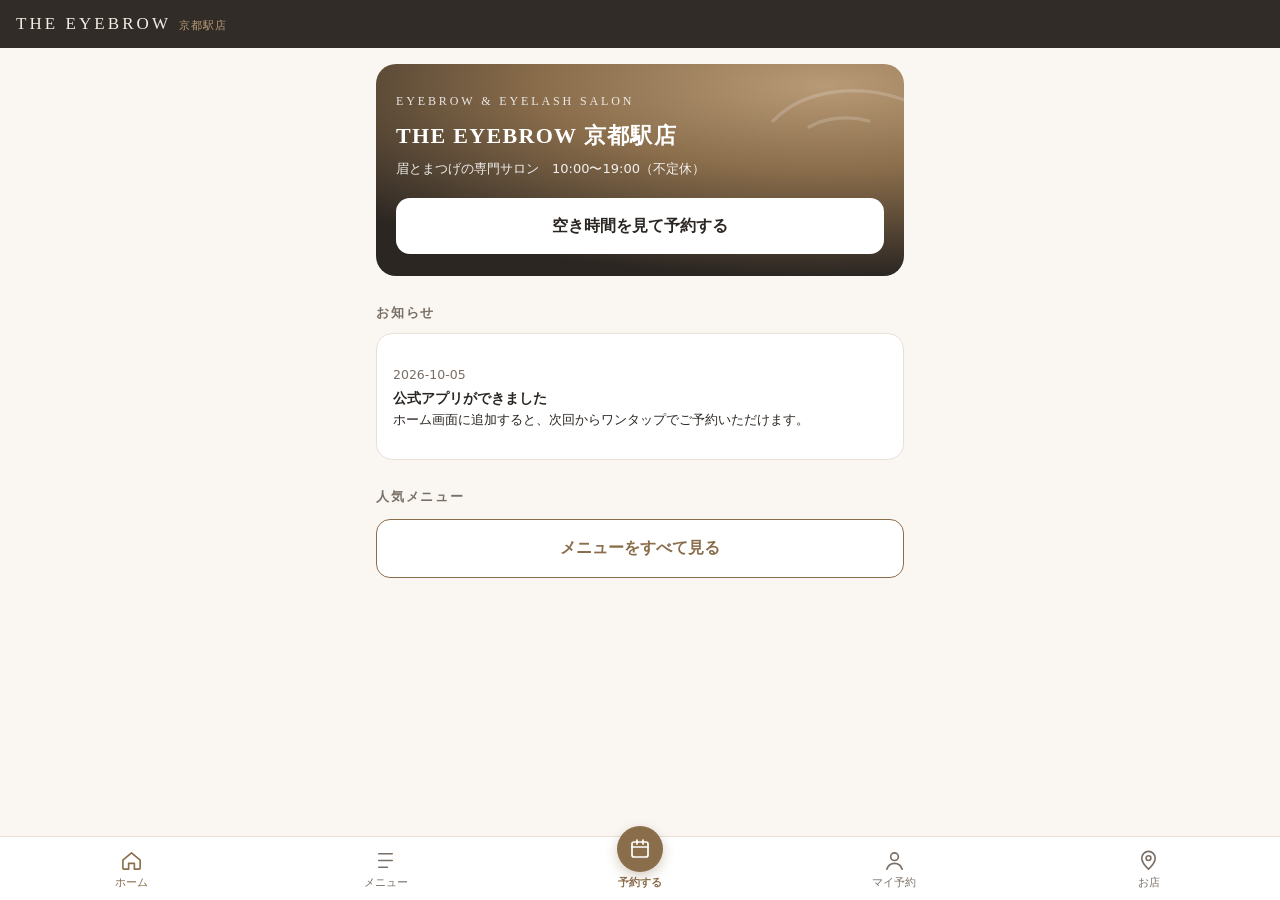
==== index.html @ e1e0a8d9 "Add files via upload" ====
<!DOCTYPE html>
<html lang="ja">
<head>
<meta charset="utf-8">
<meta name="viewport" content="width=device-width, initial-scale=1, viewport-fit=cover">
<title>THE EYEBROW 京都駅店</title>
<meta name="description" content="THE EYEBROW 京都駅店 公式アプリ。24時間ご予約いただけます。">
<meta name="theme-color" content="#2b2622">
<link rel="manifest" href="manifest.webmanifest">
<link rel="icon" href="icon-192.png">
<link rel="apple-touch-icon" href="apple-touch-icon.png">
<meta name="apple-mobile-web-app-capable" content="yes">
<meta name="mobile-web-app-capable" content="yes">
<meta name="apple-mobile-web-app-status-bar-style" content="black-translucent">
<meta name="apple-mobile-web-app-title" content="THE EYEBROW">
<link rel="stylesheet" href="style.css">
</head>
<body>
<div id="app">
  <header class="top">
    <div class="brand" data-go="home">
      <span class="logo">THE EYEBROW</span>
      <span class="shop" id="shopName">京都駅店</span>
    </div>
    <span class="net" id="net" hidden>オフライン</span>
  </header>

  <main id="view"></main>

  <nav class="tabs" id="tabs">
    <button data-go="home" class="on"><svg viewBox="0 0 24 24"><path d="M3 11.5 12 4l9 7.5V20a1 1 0 0 1-1 1h-5v-6H9v6H4a1 1 0 0 1-1-1z"/></svg><span>ホーム</span></button>
    <button data-go="menu"><svg viewBox="0 0 24 24"><path d="M5 5h14M5 12h14M5 19h9"/></svg><span>メニュー</span></button>
    <button data-go="book" class="primary"><svg viewBox="0 0 24 24"><rect x="4" y="5" width="16" height="15" rx="2"/><path d="M4 10h16M9 3v4M15 3v4"/></svg><span>予約する</span></button>
    <button data-go="mine"><svg viewBox="0 0 24 24"><circle cx="12" cy="8" r="4"/><path d="M4 21c1.5-4 4.5-6 8-6s6.5 2 8 6"/></svg><span>マイ予約</span></button>
    <button data-go="shop"><svg viewBox="0 0 24 24"><path d="M12 21s-7-6.2-7-11.5A7 7 0 0 1 19 9.5C19 14.8 12 21 12 21z"/><circle cx="12" cy="9.5" r="2.5"/></svg><span>お店</span></button>
  </nav>

  <div class="sheet" id="sheet" hidden>
    <div class="sheet-bg" data-close></div>
    <div class="sheet-body" id="sheetBody"></div>
  </div>
  <div class="toast" id="toast" hidden></div>
</div>
<script src="config.js"></script>
<script src="app.js"></script>
</body>
</html>
---- style.css ----
:root{
  --bg:#faf7f2; --card:#fff; --ink:#2b2622; --muted:#7a6f66; --line:#e8e0d6;
  --accent:#8a6d4b; --accent-2:#b89a76; --soft:#f3ede4; --ok:#3b7d4f; --ng:#b3433a;
  --dark:#2b2622; --tabh:64px;
  --safe-b:env(safe-area-inset-bottom, 0px); --safe-t:env(safe-area-inset-top, 0px);
}
*{box-sizing:border-box;-webkit-tap-highlight-color:transparent}
html,body{margin:0;background:var(--bg);color:var(--ink)}
body{font-family:"Hiragino Sans","Hiragino Kaku Gothic ProN","Noto Sans JP",system-ui,sans-serif;line-height:1.65;font-size:15px;overscroll-behavior-y:none}
button{font:inherit;color:inherit}
a{color:var(--accent)}
[hidden]{display:none!important}

/* ヘッダー */
.top{position:sticky;top:0;z-index:10;display:flex;align-items:center;justify-content:space-between;
  padding:calc(10px + var(--safe-t)) 16px 10px;background:rgba(43,38,34,.97);color:#f3ede4;backdrop-filter:blur(8px)}
.brand{display:flex;align-items:baseline;gap:8px;cursor:pointer}
.logo{font-family:"Times New Roman","Hiragino Mincho ProN","Yu Mincho",serif;letter-spacing:.18em;font-size:17px}
.shop{font-size:11px;color:var(--accent-2);letter-spacing:.1em}
.net{font-size:11px;background:var(--ng);color:#fff;border-radius:99px;padding:2px 10px}

main{max-width:560px;margin:0 auto;padding:16px 16px calc(var(--tabh) + 28px + var(--safe-b))}

/* タブバー */
.tabs{position:fixed;left:0;right:0;bottom:0;z-index:20;display:flex;justify-content:space-around;align-items:flex-end;
  height:calc(var(--tabh) + var(--safe-b));padding:0 4px var(--safe-b);background:#fff;border-top:1px solid var(--line)}
.tabs button{flex:1;display:flex;flex-direction:column;align-items:center;gap:2px;border:0;background:none;padding:8px 0 9px;color:var(--muted);font-size:10.5px;cursor:pointer}
.tabs svg{width:23px;height:23px;fill:none;stroke:currentColor;stroke-width:1.7;stroke-linecap:round;stroke-linejoin:round}
.tabs button.on{color:var(--accent)}
.tabs button.primary svg{width:46px;height:46px;padding:11px;border-radius:50%;background:var(--accent);color:#fff;margin-top:-20px;box-shadow:0 4px 12px rgba(138,109,75,.35)}
.tabs button.primary{color:var(--accent);font-weight:600}

/* 共通部品 */
h1.ttl{font-size:19px;margin:4px 0 14px;letter-spacing:.04em}
h2.sec{font-size:13px;letter-spacing:.14em;color:var(--muted);margin:26px 0 10px;font-weight:600}
.card{background:var(--card);border:1px solid var(--line);border-radius:16px;padding:16px}
.card + .card{margin-top:10px}
.muted{color:var(--muted)}
.small{font-size:12.5px}
.btn{display:block;width:100%;border:0;border-radius:14px;padding:15px;font-size:16px;font-weight:600;background:var(--accent);color:#fff;cursor:pointer;text-align:center;text-decoration:none}
.btn:disabled{opacity:.4;cursor:default}
.btn.ghost{background:#fff;color:var(--accent);border:1.5px solid var(--accent)}
.btn.danger{background:#fff;color:var(--ng);border:1.5px solid #e4c3bf}
.btn + .btn{margin-top:10px}
.chip{display:inline-block;font-size:11px;padding:2px 9px;border-radius:99px;background:var(--soft);color:var(--accent);font-weight:600}
.chip.new{background:#2b2622;color:#f3ede4}
.row{display:flex;justify-content:space-between;align-items:center;gap:10px}
.price{font-weight:700;white-space:nowrap}
.price s{color:var(--muted);font-weight:400;font-size:12px;margin-right:4px}
.empty{text-align:center;color:var(--muted);padding:28px 8px;font-size:14px}

/* ホーム */
.hero{position:relative;border-radius:20px;overflow:hidden;color:#fff;padding:28px 20px 22px;
  background:radial-gradient(120% 90% at 85% 10%, #b89a76 0%, #8a6d4b 45%, #2b2622 100%)}
.hero .en{font-family:"Times New Roman",serif;letter-spacing:.24em;font-size:12px;opacity:.85}
.hero h1{margin:6px 0 4px;font-size:22px;letter-spacing:.06em;font-family:"Hiragino Mincho ProN","Yu Mincho",serif;font-weight:600}
.hero p{margin:0 0 18px;font-size:13px;opacity:.9}
.hero .btn{background:#fff;color:var(--dark)}
.hero svg.brow{position:absolute;right:-10px;top:12px;width:150px;opacity:.18;fill:none;stroke:#fff;stroke-width:2.2;stroke-linecap:round}
.next{display:flex;gap:14px;align-items:center}
.next .d{min-width:62px;text-align:center;border-radius:12px;background:var(--soft);padding:8px 4px;line-height:1.2}
.next .d b{display:block;font-size:22px}
.next .d span{font-size:11px;color:var(--muted)}
.install{display:flex;gap:12px;align-items:center;background:#fff;border:1px dashed var(--accent-2);border-radius:14px;padding:12px 14px;margin-top:12px;font-size:13px}
.install .btn{white-space:nowrap;flex:none}
.install .x{margin-left:auto;border:0;background:none;color:var(--muted);font-size:18px;cursor:pointer;padding:0 4px}
.coupons{display:flex;gap:10px;overflow-x:auto;scroll-snap-type:x mandatory;padding-bottom:6px;margin:0 -16px;padding-left:16px;padding-right:16px}
.coupon{flex:0 0 78%;scroll-snap-align:start;background:#fff;border:1px solid var(--line);border-radius:16px;padding:14px;position:relative;cursor:pointer}
.coupon:before,.coupon:after{content:"";position:absolute;top:50%;width:14px;height:14px;border-radius:50%;background:var(--bg);border:1px solid var(--line);transform:translateY(-50%)}
.coupon:before{left:-8px}.coupon:after{right:-8px}
.coupon .t{font-weight:600;font-size:14px;margin:6px 0 8px;line-height:1.45}
.news .item{padding:12px 0;border-bottom:1px solid var(--line)}
.news .item:last-child{border-bottom:0}
.news .item b{display:block;font-size:14px}

/* メニュー */
.cats{display:flex;gap:6px;overflow-x:auto;margin:0 -16px 12px;padding:0 16px 4px}
.cats button{flex:none;border:1px solid var(--line);background:#fff;border-radius:99px;padding:6px 14px;font-size:13px;cursor:pointer}
.cats button.on{background:var(--dark);color:#fff;border-color:var(--dark)}
.mcard{display:flex;gap:12px;align-items:stretch;cursor:pointer}
.mcard .ph{flex:0 0 84px;height:84px;border-radius:12px;background:linear-gradient(135deg,#efe6da,#d9c7b0);background-size:cover;background-position:center;display:flex;align-items:center;justify-content:center}
.mcard .ph svg{width:40px;opacity:.5;fill:none;stroke:#8a6d4b;stroke-width:2;stroke-linecap:round}
.mcard .bd{flex:1;min-width:0}
.mcard .nm{font-weight:600;font-size:14.5px;line-height:1.45}
.mcard .ds{font-size:12.5px;color:var(--muted);margin:4px 0 6px;display:-webkit-box;-webkit-line-clamp:2;-webkit-box-orient:vertical;overflow:hidden}

/* 予約 */
.steps{display:flex;gap:6px;margin:0 0 16px}
.steps span{flex:1;height:4px;border-radius:2px;background:var(--line)}
.steps span.on{background:var(--accent)}
.pick{border:1.5px solid var(--line);border-radius:14px;padding:12px 14px;background:#fff;cursor:pointer;display:block;width:100%;text-align:left}
.pick + .pick{margin-top:8px}
.pick.sel{border-color:var(--accent);background:var(--soft)}
.days{display:flex;gap:8px;overflow-x:auto;margin:0 -16px;padding:2px 16px 8px;scroll-snap-type:x proximity}
.day{flex:0 0 58px;scroll-snap-align:start;border:1.5px solid var(--line);background:#fff;border-radius:14px;padding:8px 0;text-align:center;cursor:pointer;line-height:1.25}
.day .m{font-size:10px;color:var(--muted)}
.day .n{font-size:20px;font-weight:600;display:block}
.day .w{font-size:11px}
.day.sun .w{color:#c0504d}.day.sat .w{color:#3c6bb5}
.day.off{opacity:.35;cursor:default}
.day.sel{background:var(--dark);border-color:var(--dark);color:#fff}
.day.sel .m,.day.sel .w{color:#fff}
.slots{display:grid;grid-template-columns:repeat(4,1fr);gap:8px;margin-top:12px}
.slots button{border:1.5px solid var(--line);background:#fff;border-radius:10px;padding:11px 0;font-size:14.5px;cursor:pointer}
.slots button:disabled{color:#cfc6bb;background:#f7f4ef;cursor:default}
.slots button.sel{background:var(--accent);border-color:var(--accent);color:#fff}
.field{margin-bottom:14px}
.field label{display:block;font-size:13px;font-weight:600;margin-bottom:5px}
.field label em{font-style:normal;color:var(--ng);font-weight:400;font-size:11px;margin-left:6px}
.field input,.field textarea,.field select{width:100%;border:1.5px solid var(--line);border-radius:10px;padding:12px;font-size:16px;font-family:inherit;background:#fff;color:var(--ink)}
.field input:focus,.field textarea:focus{outline:none;border-color:var(--accent)}
.check{display:flex;gap:8px;align-items:center;font-size:13px;margin:4px 0 14px}
.sum{background:var(--soft);border-radius:14px;padding:12px 14px;font-size:14px}
.sum div{display:flex;justify-content:space-between;gap:12px;padding:4px 0}
.sum div span:first-child{color:var(--muted);white-space:nowrap}
.sum div span:last-child{text-align:right;font-weight:600}
.err{background:#fbeceb;color:var(--ng);border-radius:12px;padding:11px 14px;font-size:13.5px;margin-top:12px}
.okbox{text-align:center;padding:18px 4px}
.okbox .ic{width:64px;height:64px;border-radius:50%;background:#e9f4ec;color:var(--ok);display:flex;align-items:center;justify-content:center;margin:0 auto 10px;font-size:30px}
.back{border:0;background:none;color:var(--muted);font-size:13px;padding:0;margin-bottom:10px;cursor:pointer}

/* マイ予約 */
.bk{display:flex;gap:14px}
.bk .d{min-width:58px;text-align:center;border-right:1px solid var(--line);padding-right:12px;line-height:1.25}
.bk .d b{display:block;font-size:20px}
.bk .d span{font-size:11px;color:var(--muted)}
.bk.past{opacity:.55}
.bk .st{font-size:11px;font-weight:600}
.st.cancelled{color:var(--ng)}

/* お店 */
.kv{display:grid;grid-template-columns:76px 1fr;gap:6px 12px;font-size:14px}
.kv dt{color:var(--muted);font-size:12.5px;padding-top:1px}
.kv dd{margin:0}
.tags{display:flex;flex-wrap:wrap;gap:6px}
.links{display:grid;grid-template-columns:1fr 1fr;gap:8px;margin-top:12px}
.links .btn{margin:0;padding:13px 8px;font-size:14.5px;white-space:nowrap}

/* シート・トースト */
.sheet{position:fixed;inset:0;z-index:50}
.sheet-bg{position:absolute;inset:0;background:rgba(0,0,0,.4)}
.sheet-body{position:absolute;left:0;right:0;bottom:0;max-height:88vh;overflow:auto;background:#fff;border-radius:20px 20px 0 0;padding:20px 18px calc(20px + var(--safe-b));max-width:560px;margin:0 auto;animation:up .22s ease-out}
@keyframes up{from{transform:translateY(40px);opacity:.6}to{transform:none;opacity:1}}
.toast{position:fixed;left:50%;bottom:calc(var(--tabh) + 20px + var(--safe-b));transform:translateX(-50%);background:var(--dark);color:#fff;border-radius:99px;padding:9px 18px;font-size:13px;z-index:60;max-width:90vw}
.spin{width:22px;height:22px;border:2.5px solid var(--line);border-top-color:var(--accent);border-radius:50%;animation:sp 0.8s linear infinite;margin:18px auto}
@keyframes sp{to{transform:rotate(360deg)}}
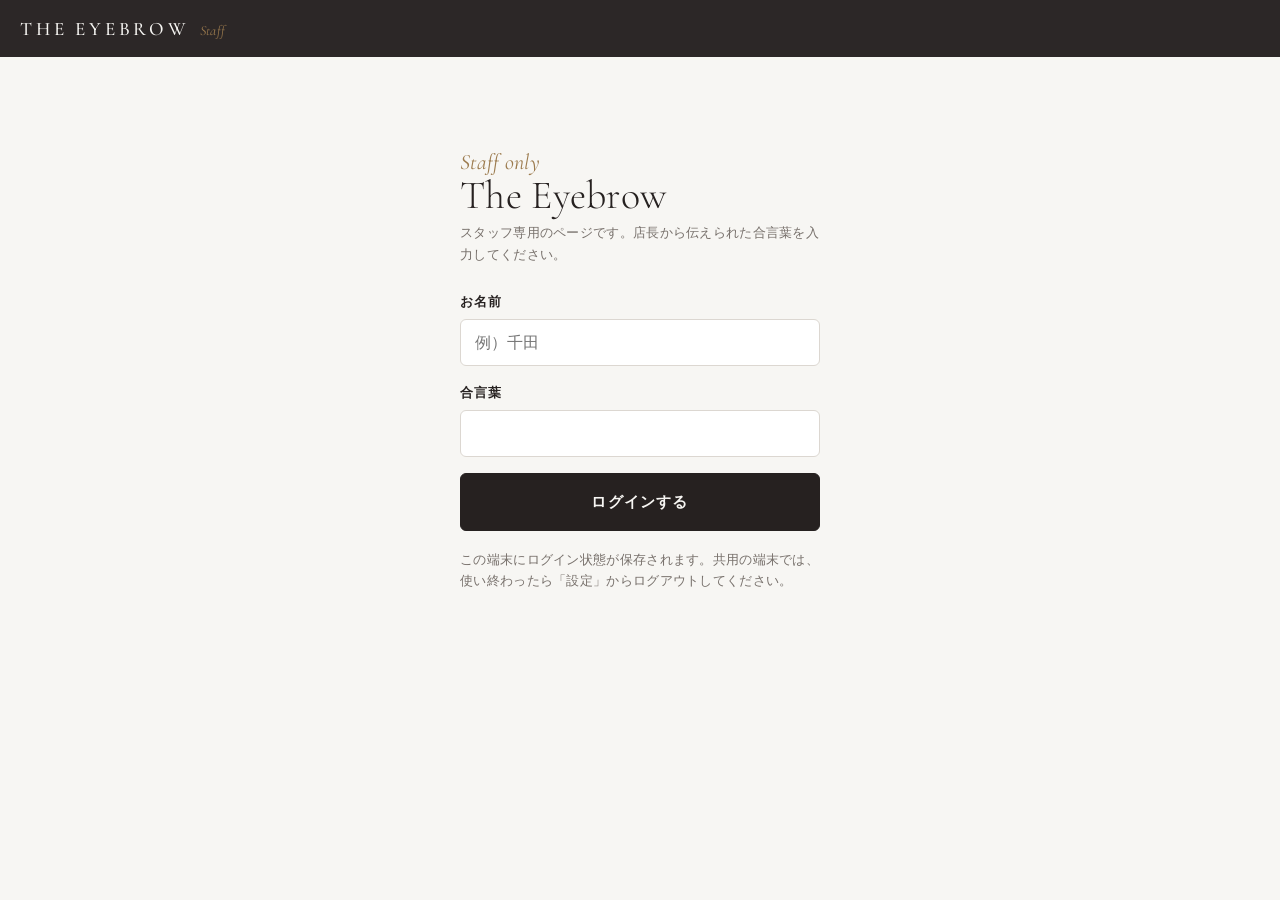
==== commit 00525512: "スタッフ専用アプリ v2.0：社内連絡・備品発注・空き状況・研修動画・お店情報、高級感のあるデザインに刷新 Co-Authored-By: Claude Opus 5.5 <noreply@anthr" ====
--- a/index.html
+++ b/index.html
@@ -3,45 +3,41 @@
 <head>
 <meta charset="utf-8">
 <meta name="viewport" content="width=device-width, initial-scale=1, viewport-fit=cover">
-<title>THE EYEBROW 京都駅店</title>
-<meta name="description" content="THE EYEBROW 京都駅店 公式アプリ。24時間ご予約いただけます。">
-<meta name="theme-color" content="#2b2622">
+<meta name="robots" content="noindex, nofollow">
+<title>THE EYEBROW スタッフ</title>
 <link rel="manifest" href="manifest.webmanifest">
+<meta name="theme-color" content="#262120">
 <link rel="icon" href="icon-192.png">
 <link rel="apple-touch-icon" href="apple-touch-icon.png">
 <meta name="apple-mobile-web-app-capable" content="yes">
-<meta name="mobile-web-app-capable" content="yes">
-<meta name="apple-mobile-web-app-status-bar-style" content="black-translucent">
-<meta name="apple-mobile-web-app-title" content="THE EYEBROW">
+<meta name="apple-mobile-web-app-title" content="EB スタッフ">
 <link rel="stylesheet" href="style.css">
+<link rel="stylesheet" href="staff.css">
 </head>
-<body>
+<body class="staff">
 <div id="app">
   <header class="top">
-    <div class="brand" data-go="home">
+    <button class="brand" data-go="notice" aria-label="社内連絡へ">
       <span class="logo">THE EYEBROW</span>
-      <span class="shop" id="shopName">京都駅店</span>
-    </div>
-    <span class="net" id="net" hidden>オフライン</span>
+      <span class="shop">Staff</span>
+    </button>
+    <span class="who" id="who"></span>
   </header>
 
-  <main id="view"></main>
+  <main id="view"><div class="spin"></div></main>
 
-  <nav class="tabs" id="tabs">
-    <button data-go="home" class="on"><svg viewBox="0 0 24 24"><path d="M3 11.5 12 4l9 7.5V20a1 1 0 0 1-1 1h-5v-6H9v6H4a1 1 0 0 1-1-1z"/></svg><span>ホーム</span></button>
-    <button data-go="menu"><svg viewBox="0 0 24 24"><path d="M5 5h14M5 12h14M5 19h9"/></svg><span>メニュー</span></button>
-    <button data-go="book" class="primary"><svg viewBox="0 0 24 24"><rect x="4" y="5" width="16" height="15" rx="2"/><path d="M4 10h16M9 3v4M15 3v4"/></svg><span>予約する</span></button>
-    <button data-go="mine"><svg viewBox="0 0 24 24"><circle cx="12" cy="8" r="4"/><path d="M4 21c1.5-4 4.5-6 8-6s6.5 2 8 6"/></svg><span>マイ予約</span></button>
-    <button data-go="shop"><svg viewBox="0 0 24 24"><path d="M12 21s-7-6.2-7-11.5A7 7 0 0 1 19 9.5C19 14.8 12 21 12 21z"/><circle cx="12" cy="9.5" r="2.5"/></svg><span>お店</span></button>
+  <nav class="tabs" id="tabs" hidden>
+    <button data-go="notice"><svg viewBox="0 0 24 24"><path d="M4 5h16v11H8l-4 4z"/><path d="M8 9h8M8 12h5"/></svg><span>社内連絡</span><i class="badge" id="bNotice" hidden></i></button>
+    <button data-go="order"><svg viewBox="0 0 24 24"><path d="M3 7l9-4 9 4-9 4z"/><path d="M3 7v10l9 4 9-4V7M12 11v10"/></svg><span>備品発注</span><i class="badge" id="bOrder" hidden></i></button>
+    <button data-go="slots"><svg viewBox="0 0 24 24"><rect x="4" y="5" width="16" height="15" rx="2"/><path d="M4 10h16M9 3v4M15 3v4M8.5 14.5l2 2 4-4"/></svg><span>空き状況</span></button>
+    <button data-go="video"><svg viewBox="0 0 24 24"><rect x="3" y="5" width="18" height="14" rx="2"/><path d="M10 9v6l5-3z"/></svg><span>研修動画</span><i class="badge" id="bVideo" hidden></i></button>
+    <button data-go="shop"><svg viewBox="0 0 24 24"><path d="M4 10l1.5-5h13L20 10M4 10v10h16V10M4 10c0 1.7 1.3 3 3 3s3-1.3 3-3c0 1.7 1.3 3 3 3s3-1.3 3-3c0 1.7 1.3 3 3 3"/><path d="M10 20v-4h4v4"/></svg><span>お店</span></button>
   </nav>
 
-  <div class="sheet" id="sheet" hidden>
-    <div class="sheet-bg" data-close></div>
-    <div class="sheet-body" id="sheetBody"></div>
-  </div>
+  <div class="sheet" id="sheet" hidden><div class="sheet-bg" data-close></div><div class="sheet-body" id="sheetBody"></div></div>
   <div class="toast" id="toast" hidden></div>
 </div>
 <script src="config.js"></script>
-<script src="app.js"></script>
+<script src="staff.js"></script>
 </body>
 </html>
--- a/style.css
+++ b/style.css
@@ -1,146 +1,156 @@
+/* THE EYEBROW — design tokens
+   磁器 porcelain / 墨茶 kurocha / 鈍色 nibi / 煤竹 hairline / 真鍮 brass */
+@font-face{font-family:"Cormorant";font-weight:300;font-display:swap;src:url(cg-300.woff2) format("woff2")}
+@font-face{font-family:"Cormorant";font-weight:500;font-display:swap;src:url(cg-500.woff2) format("woff2")}
+@font-face{font-family:"Cormorant";font-style:italic;font-weight:400;font-display:swap;src:url(cg-400i.woff2) format("woff2")}
 :root{
-  --bg:#faf7f2; --card:#fff; --ink:#2b2622; --muted:#7a6f66; --line:#e8e0d6;
-  --accent:#8a6d4b; --accent-2:#b89a76; --soft:#f3ede4; --ok:#3b7d4f; --ng:#b3433a;
-  --dark:#2b2622; --tabh:64px;
-  --safe-b:env(safe-area-inset-bottom, 0px); --safe-t:env(safe-area-inset-top, 0px);
+  --bg:#f7f6f3; --paper:#ffffff; --ink:#262120; --ink-2:#3d3633; --muted:#77706b; --line:#dcd7d1; --line-2:#ebe7e2;
+  --brass:#9c7b4e; --brass-soft:#efe8dd; --ok:#4c6b52; --ng:#a14638;
+  --latin:"Cormorant","Times New Roman",serif;
+  --mincho:"Hiragino Mincho ProN","Yu Mincho","YuMincho","Noto Serif JP",serif;
+  --sans:"Hiragino Sans","Hiragino Kaku Gothic ProN","Noto Sans JP","Yu Gothic UI",system-ui,sans-serif;
+  --tabh:62px; --safe-b:env(safe-area-inset-bottom,0px); --safe-t:env(safe-area-inset-top,0px);
+  --r:10px; --r-s:6px;
 }
 *{box-sizing:border-box;-webkit-tap-highlight-color:transparent}
 html,body{margin:0;background:var(--bg);color:var(--ink)}
-body{font-family:"Hiragino Sans","Hiragino Kaku Gothic ProN","Noto Sans JP",system-ui,sans-serif;line-height:1.65;font-size:15px;overscroll-behavior-y:none}
-button{font:inherit;color:inherit}
-a{color:var(--accent)}
+body{font-family:var(--sans);font-size:15px;line-height:1.75;letter-spacing:.02em;-webkit-font-smoothing:antialiased;overscroll-behavior-y:none}
+button{font:inherit;color:inherit;cursor:pointer}
+a{color:var(--ink);text-underline-offset:3px;text-decoration-color:var(--brass)}
+:focus-visible{outline:2px solid var(--brass);outline-offset:2px}
 [hidden]{display:none!important}
+.muted{color:var(--muted)} .small{font-size:12.5px;line-height:1.7}
 
 /* ヘッダー */
 .top{position:sticky;top:0;z-index:10;display:flex;align-items:center;justify-content:space-between;
-  padding:calc(10px + var(--safe-t)) 16px 10px;background:rgba(43,38,34,.97);color:#f3ede4;backdrop-filter:blur(8px)}
-.brand{display:flex;align-items:baseline;gap:8px;cursor:pointer}
-.logo{font-family:"Times New Roman","Hiragino Mincho ProN","Yu Mincho",serif;letter-spacing:.18em;font-size:17px}
-.shop{font-size:11px;color:var(--accent-2);letter-spacing:.1em}
+  padding:calc(12px + var(--safe-t)) 20px 12px;background:rgba(247,246,243,.92);backdrop-filter:blur(10px);-webkit-backdrop-filter:blur(10px);border-bottom:1px solid var(--line-2)}
+.brand{display:flex;align-items:baseline;gap:10px;cursor:pointer;border:0;background:none;padding:0}
+.logo{font-family:var(--latin);font-weight:500;font-size:19px;letter-spacing:.2em}
+.shop{font-family:var(--latin);font-style:italic;font-size:14px;color:var(--brass);letter-spacing:.02em}
 .net{font-size:11px;background:var(--ng);color:#fff;border-radius:99px;padding:2px 10px}
 
-main{max-width:560px;margin:0 auto;padding:16px 16px calc(var(--tabh) + 28px + var(--safe-b))}
+main{max-width:560px;margin:0 auto;padding:22px 20px calc(var(--tabh) + 36px + var(--safe-b))}
 
 /* タブバー */
 .tabs{position:fixed;left:0;right:0;bottom:0;z-index:20;display:flex;justify-content:space-around;align-items:flex-end;
-  height:calc(var(--tabh) + var(--safe-b));padding:0 4px var(--safe-b);background:#fff;border-top:1px solid var(--line)}
-.tabs button{flex:1;display:flex;flex-direction:column;align-items:center;gap:2px;border:0;background:none;padding:8px 0 9px;color:var(--muted);font-size:10.5px;cursor:pointer}
-.tabs svg{width:23px;height:23px;fill:none;stroke:currentColor;stroke-width:1.7;stroke-linecap:round;stroke-linejoin:round}
-.tabs button.on{color:var(--accent)}
-.tabs button.primary svg{width:46px;height:46px;padding:11px;border-radius:50%;background:var(--accent);color:#fff;margin-top:-20px;box-shadow:0 4px 12px rgba(138,109,75,.35)}
-.tabs button.primary{color:var(--accent);font-weight:600}
+  height:calc(var(--tabh) + var(--safe-b));padding:0 6px var(--safe-b);background:var(--paper);border-top:1px solid var(--line-2)}
+.tabs button{flex:1;display:flex;flex-direction:column;align-items:center;gap:3px;border:0;background:none;padding:9px 0 10px;color:var(--muted);font-size:10px;letter-spacing:.06em;position:relative}
+.tabs svg{width:22px;height:22px;fill:none;stroke:currentColor;stroke-width:1.3;stroke-linecap:round;stroke-linejoin:round}
+.tabs button.on{color:var(--ink)}
+.tabs button.on:not(.primary)::after{content:"";position:absolute;top:4px;width:4px;height:4px;border-radius:50%;background:var(--brass)}
+.tabs button.primary svg{width:48px;height:48px;padding:13px;border-radius:50%;background:var(--ink);color:var(--bg);margin-top:-22px;box-shadow:0 6px 18px rgba(38,33,32,.22)}
+.tabs button.primary{color:var(--ink)}
 
-/* 共通部品 */
-h1.ttl{font-size:19px;margin:4px 0 14px;letter-spacing:.04em}
-h2.sec{font-size:13px;letter-spacing:.14em;color:var(--muted);margin:26px 0 10px;font-weight:600}
-.card{background:var(--card);border:1px solid var(--line);border-radius:16px;padding:16px}
+/* 見出し */
+h1.ttl{font-family:var(--mincho);font-weight:600;font-size:21px;line-height:1.5;letter-spacing:.06em;margin:6px 0 18px}
+h2.sec{font-family:var(--mincho);font-weight:600;font-size:15px;letter-spacing:.08em;margin:34px 0 14px;display:flex;align-items:center;gap:12px}
+h2.sec::before{content:"";width:18px;height:1px;background:var(--brass)}
+
+/* 部品 */
+.card{background:var(--paper);border:1px solid var(--line-2);border-radius:var(--r);padding:18px}
 .card + .card{margin-top:10px}
-.muted{color:var(--muted)}
-.small{font-size:12.5px}
-.btn{display:block;width:100%;border:0;border-radius:14px;padding:15px;font-size:16px;font-weight:600;background:var(--accent);color:#fff;cursor:pointer;text-align:center;text-decoration:none}
-.btn:disabled{opacity:.4;cursor:default}
-.btn.ghost{background:#fff;color:var(--accent);border:1.5px solid var(--accent)}
-.btn.danger{background:#fff;color:var(--ng);border:1.5px solid #e4c3bf}
+.btn{display:block;width:100%;border:1px solid var(--ink);border-radius:var(--r-s);padding:15px 16px;font-size:15px;font-weight:600;letter-spacing:.08em;background:var(--ink);color:var(--bg);text-align:center;text-decoration:none;transition:opacity .15s}
+.btn:active{opacity:.85}
+.btn:disabled{opacity:.35;cursor:default}
+.btn.ghost{background:transparent;color:var(--ink);border-color:var(--line)}
+.btn.danger{background:transparent;color:var(--ng);border-color:#e3c8c2}
 .btn + .btn{margin-top:10px}
-.chip{display:inline-block;font-size:11px;padding:2px 9px;border-radius:99px;background:var(--soft);color:var(--accent);font-weight:600}
-.chip.new{background:#2b2622;color:#f3ede4}
-.row{display:flex;justify-content:space-between;align-items:center;gap:10px}
-.price{font-weight:700;white-space:nowrap}
-.price s{color:var(--muted);font-weight:400;font-size:12px;margin-right:4px}
+.chip{display:inline-block;font-size:11px;padding:1px 10px;border-radius:99px;border:1px solid var(--line);color:var(--ink-2);letter-spacing:.06em;background:var(--paper)}
+.chip.new{border-color:var(--brass);color:var(--brass)}
+.row{display:flex;justify-content:space-between;align-items:center;gap:12px}
+.price{font-family:var(--latin);font-weight:500;font-size:19px;white-space:nowrap;letter-spacing:.02em}
+.price s{color:var(--muted);font-size:14px;margin-right:6px}
 .empty{text-align:center;color:var(--muted);padding:28px 8px;font-size:14px}
 
-/* ホーム */
-.hero{position:relative;border-radius:20px;overflow:hidden;color:#fff;padding:28px 20px 22px;
-  background:radial-gradient(120% 90% at 85% 10%, #b89a76 0%, #8a6d4b 45%, #2b2622 100%)}
-.hero .en{font-family:"Times New Roman",serif;letter-spacing:.24em;font-size:12px;opacity:.85}
-.hero h1{margin:6px 0 4px;font-size:22px;letter-spacing:.06em;font-family:"Hiragino Mincho ProN","Yu Mincho",serif;font-weight:600}
-.hero p{margin:0 0 18px;font-size:13px;opacity:.9}
-.hero .btn{background:#fff;color:var(--dark)}
-.hero svg.brow{position:absolute;right:-10px;top:12px;width:150px;opacity:.18;fill:none;stroke:#fff;stroke-width:2.2;stroke-linecap:round}
-.next{display:flex;gap:14px;align-items:center}
-.next .d{min-width:62px;text-align:center;border-radius:12px;background:var(--soft);padding:8px 4px;line-height:1.2}
-.next .d b{display:block;font-size:22px}
-.next .d span{font-size:11px;color:var(--muted)}
-.install{display:flex;gap:12px;align-items:center;background:#fff;border:1px dashed var(--accent-2);border-radius:14px;padding:12px 14px;margin-top:12px;font-size:13px}
-.install .btn{white-space:nowrap;flex:none}
-.install .x{margin-left:auto;border:0;background:none;color:var(--muted);font-size:18px;cursor:pointer;padding:0 4px}
-.coupons{display:flex;gap:10px;overflow-x:auto;scroll-snap-type:x mandatory;padding-bottom:6px;margin:0 -16px;padding-left:16px;padding-right:16px}
-.coupon{flex:0 0 78%;scroll-snap-align:start;background:#fff;border:1px solid var(--line);border-radius:16px;padding:14px;position:relative;cursor:pointer}
-.coupon:before,.coupon:after{content:"";position:absolute;top:50%;width:14px;height:14px;border-radius:50%;background:var(--bg);border:1px solid var(--line);transform:translateY(-50%)}
-.coupon:before{left:-8px}.coupon:after{right:-8px}
-.coupon .t{font-weight:600;font-size:14px;margin:6px 0 8px;line-height:1.45}
-.news .item{padding:12px 0;border-bottom:1px solid var(--line)}
-.news .item:last-child{border-bottom:0}
-.news .item b{display:block;font-size:14px}
+/* ホーム：ヒーロー（眉のデザイン線） */
+.hero{position:relative;padding:8px 0 4px;min-height:330px}
+.hero .wm{font-family:var(--latin);font-weight:300;font-size:52px;line-height:1.02;letter-spacing:.01em;margin:6px 0 0}
+.hero .wm i{font-style:italic;font-weight:400;font-size:30px;display:block;color:var(--brass);margin-bottom:2px}
+.hero .lead{font-family:var(--mincho);font-size:14.5px;letter-spacing:.12em;margin:16px 0 4px}
+.hero .hours{font-size:12.5px;color:var(--muted);margin:0 0 24px}
+.hero .map{position:absolute;right:-8px;top:-6px;width:56%;max-width:260px;pointer-events:none}
+.hero .map .g{stroke:var(--brass);stroke-width:.7;fill:none;stroke-dasharray:240;stroke-dashoffset:240;animation:draw 1.6s .3s ease-out forwards}
+.hero .map .g:nth-of-type(2){animation-delay:.5s}.hero .map .g:nth-of-type(3){animation-delay:.7s}
+.hero .map .dot{fill:var(--bg);stroke:var(--brass);stroke-width:.8;opacity:0;animation:fade .4s 1.4s forwards}
+.hero .map .brow{fill:var(--ink)}
+.hero .cta{position:relative;max-width:300px}
+@keyframes draw{to{stroke-dashoffset:0}} @keyframes fade{to{opacity:1}}
+@media (prefers-reduced-motion:reduce){.hero .map .g{animation:none;stroke-dashoffset:0}.hero .map .dot{animation:none;opacity:1}}
+
+.next{display:flex;gap:16px;align-items:center;cursor:pointer}
+.next .d,.bk .d{min-width:60px;text-align:center;line-height:1.15;border-right:1px solid var(--line-2);padding-right:14px}
+.next .d b,.bk .d b{display:block;font-family:var(--latin);font-weight:500;font-size:32px}
+.next .d span,.bk .d span{font-size:11px;color:var(--muted);letter-spacing:.06em}
+.install{display:flex;gap:12px;align-items:center;background:var(--paper);border:1px solid var(--line-2);border-radius:var(--r);padding:12px 14px;margin-top:6px;font-size:13px}
+.install .btn{width:auto;padding:8px 14px;font-size:12.5px;white-space:nowrap;flex:none;margin-left:auto}
+.install .x{border:0;background:none;color:var(--muted);font-size:18px;padding:0 2px}
+.coupons{display:flex;gap:12px;overflow-x:auto;scroll-snap-type:x mandatory;margin:0 -20px;padding:2px 20px 8px;scrollbar-width:none}
+.coupon{flex:0 0 80%;scroll-snap-align:start;background:var(--paper);border:1px solid var(--line-2);border-left:2px solid var(--brass);border-radius:var(--r);padding:16px 16px 14px;cursor:pointer}
+.coupon .t{font-family:var(--mincho);font-weight:600;font-size:14px;line-height:1.6;margin:10px 0 10px}
+.news .item{padding:14px 0;border-bottom:1px solid var(--line-2)} .news .item:first-child{padding-top:0} .news .item:last-child{border-bottom:0;padding-bottom:0}
+.news .item b{display:block;font-family:var(--mincho);font-size:14.5px;margin:2px 0}
 
 /* メニュー */
-.cats{display:flex;gap:6px;overflow-x:auto;margin:0 -16px 12px;padding:0 16px 4px}
-.cats button{flex:none;border:1px solid var(--line);background:#fff;border-radius:99px;padding:6px 14px;font-size:13px;cursor:pointer}
-.cats button.on{background:var(--dark);color:#fff;border-color:var(--dark)}
-.mcard{display:flex;gap:12px;align-items:stretch;cursor:pointer}
-.mcard .ph{flex:0 0 84px;height:84px;border-radius:12px;background:linear-gradient(135deg,#efe6da,#d9c7b0);background-size:cover;background-position:center;display:flex;align-items:center;justify-content:center}
-.mcard .ph svg{width:40px;opacity:.5;fill:none;stroke:#8a6d4b;stroke-width:2;stroke-linecap:round}
+.cats{display:flex;gap:8px;overflow-x:auto;margin:0 -20px 16px;padding:0 20px 4px;scrollbar-width:none}
+.cats button{flex:none;border:1px solid var(--line);background:transparent;border-radius:99px;padding:6px 16px;font-size:13px;letter-spacing:.06em}
+.cats button.on{background:var(--ink);color:var(--bg);border-color:var(--ink)}
+.mcard{display:flex;gap:14px;cursor:pointer}
+.mcard .ph{flex:0 0 76px;height:76px;border-radius:var(--r-s);background:var(--brass-soft);background-size:cover;background-position:center;display:flex;align-items:center;justify-content:center}
+.mcard .ph svg{width:38px;fill:none;stroke:var(--brass);stroke-width:1.6;stroke-linecap:round}
 .mcard .bd{flex:1;min-width:0}
-.mcard .nm{font-weight:600;font-size:14.5px;line-height:1.45}
-.mcard .ds{font-size:12.5px;color:var(--muted);margin:4px 0 6px;display:-webkit-box;-webkit-line-clamp:2;-webkit-box-orient:vertical;overflow:hidden}
+.mcard .nm{font-family:var(--mincho);font-weight:600;font-size:14.5px;line-height:1.55}
+.mcard .ds{font-size:12.5px;color:var(--muted);margin:4px 0 4px;display:-webkit-box;-webkit-line-clamp:2;-webkit-box-orient:vertical;overflow:hidden}
 
 /* 予約 */
-.steps{display:flex;gap:6px;margin:0 0 16px}
-.steps span{flex:1;height:4px;border-radius:2px;background:var(--line)}
-.steps span.on{background:var(--accent)}
-.pick{border:1.5px solid var(--line);border-radius:14px;padding:12px 14px;background:#fff;cursor:pointer;display:block;width:100%;text-align:left}
+.steps{display:flex;gap:6px;margin:0 0 18px} .steps span{flex:1;height:2px;background:var(--line)} .steps span.on{background:var(--ink)}
+.pick{border:1px solid var(--line-2);border-radius:var(--r);padding:14px 16px;background:var(--paper);display:block;width:100%;text-align:left}
 .pick + .pick{margin-top:8px}
-.pick.sel{border-color:var(--accent);background:var(--soft)}
-.days{display:flex;gap:8px;overflow-x:auto;margin:0 -16px;padding:2px 16px 8px;scroll-snap-type:x proximity}
-.day{flex:0 0 58px;scroll-snap-align:start;border:1.5px solid var(--line);background:#fff;border-radius:14px;padding:8px 0;text-align:center;cursor:pointer;line-height:1.25}
-.day .m{font-size:10px;color:var(--muted)}
-.day .n{font-size:20px;font-weight:600;display:block}
-.day .w{font-size:11px}
-.day.sun .w{color:#c0504d}.day.sat .w{color:#3c6bb5}
+.pick.sel{border-color:var(--ink);box-shadow:inset 0 0 0 1px var(--ink)}
+.pick b{font-family:var(--mincho)}
+.days{display:flex;gap:8px;overflow-x:auto;margin:0 -20px;padding:2px 20px 10px;scroll-snap-type:x proximity;scrollbar-width:none}
+.day{flex:0 0 56px;scroll-snap-align:start;border:1px solid var(--line-2);background:var(--paper);border-radius:var(--r);padding:8px 0;text-align:center;line-height:1.2}
+.day .m{font-size:10px;color:var(--muted)} .day .n{font-family:var(--latin);font-weight:500;font-size:24px;display:block} .day .w{font-size:11px}
+.day.sun .w{color:#a14638}.day.sat .w{color:#3f5f8a}
 .day.off{opacity:.35;cursor:default}
-.day.sel{background:var(--dark);border-color:var(--dark);color:#fff}
-.day.sel .m,.day.sel .w{color:#fff}
-.slots{display:grid;grid-template-columns:repeat(4,1fr);gap:8px;margin-top:12px}
-.slots button{border:1.5px solid var(--line);background:#fff;border-radius:10px;padding:11px 0;font-size:14.5px;cursor:pointer}
-.slots button:disabled{color:#cfc6bb;background:#f7f4ef;cursor:default}
-.slots button.sel{background:var(--accent);border-color:var(--accent);color:#fff}
-.field{margin-bottom:14px}
-.field label{display:block;font-size:13px;font-weight:600;margin-bottom:5px}
-.field label em{font-style:normal;color:var(--ng);font-weight:400;font-size:11px;margin-left:6px}
-.field input,.field textarea,.field select{width:100%;border:1.5px solid var(--line);border-radius:10px;padding:12px;font-size:16px;font-family:inherit;background:#fff;color:var(--ink)}
-.field input:focus,.field textarea:focus{outline:none;border-color:var(--accent)}
-.check{display:flex;gap:8px;align-items:center;font-size:13px;margin:4px 0 14px}
-.sum{background:var(--soft);border-radius:14px;padding:12px 14px;font-size:14px}
-.sum div{display:flex;justify-content:space-between;gap:12px;padding:4px 0}
-.sum div span:first-child{color:var(--muted);white-space:nowrap}
+.day.sel{background:var(--ink);border-color:var(--ink);color:var(--bg)} .day.sel .m,.day.sel .w{color:var(--bg)}
+.slots{display:grid;grid-template-columns:repeat(4,1fr);gap:8px;margin-top:14px}
+.slots button{border:1px solid var(--line-2);background:var(--paper);border-radius:var(--r-s);padding:11px 0;font-family:var(--latin);font-weight:500;font-size:17px;letter-spacing:.04em}
+.slots button:disabled{color:#c9c3bd;background:transparent;border-style:dashed;cursor:default}
+.slots button.sel{background:var(--ink);border-color:var(--ink);color:var(--bg)}
+.field{margin-bottom:16px}
+.field label{display:block;font-size:12.5px;font-weight:600;letter-spacing:.06em;margin-bottom:6px}
+.field label em{font-style:normal;color:var(--brass);font-weight:400;font-size:11px;margin-left:8px}
+.field input,.field textarea,.field select{width:100%;border:1px solid var(--line);border-radius:var(--r-s);padding:13px 14px;font-size:16px;font-family:inherit;background:var(--paper);color:var(--ink)}
+.field input:focus,.field textarea:focus,.field select:focus{outline:none;border-color:var(--ink)}
+.check{display:flex;gap:8px;align-items:center;font-size:13px;margin:4px 0 16px}
+.sum{background:var(--paper);border:1px solid var(--line-2);border-radius:var(--r);padding:6px 16px;font-size:14px}
+.sum div{display:flex;justify-content:space-between;gap:14px;padding:11px 0;border-bottom:1px solid var(--line-2)} .sum div:last-child{border-bottom:0}
+.sum div span:first-child{color:var(--muted);white-space:nowrap;font-size:13px}
 .sum div span:last-child{text-align:right;font-weight:600}
-.err{background:#fbeceb;color:var(--ng);border-radius:12px;padding:11px 14px;font-size:13.5px;margin-top:12px}
-.okbox{text-align:center;padding:18px 4px}
-.okbox .ic{width:64px;height:64px;border-radius:50%;background:#e9f4ec;color:var(--ok);display:flex;align-items:center;justify-content:center;margin:0 auto 10px;font-size:30px}
-.back{border:0;background:none;color:var(--muted);font-size:13px;padding:0;margin-bottom:10px;cursor:pointer}
+.err{background:#f7ebe8;color:var(--ng);border-radius:var(--r-s);padding:12px 14px;font-size:13.5px;margin-top:12px}
+.okbox{text-align:center;padding:14px 4px 22px}
+.okbox .ic{width:60px;height:60px;border-radius:50%;border:1px solid var(--brass);color:var(--brass);display:flex;align-items:center;justify-content:center;margin:0 auto 14px;font-size:24px}
+.back{border:0;background:none;color:var(--muted);font-size:13px;padding:0;margin-bottom:12px}
 
 /* マイ予約 */
-.bk{display:flex;gap:14px}
-.bk .d{min-width:58px;text-align:center;border-right:1px solid var(--line);padding-right:12px;line-height:1.25}
-.bk .d b{display:block;font-size:20px}
-.bk .d span{font-size:11px;color:var(--muted)}
-.bk.past{opacity:.55}
-.bk .st{font-size:11px;font-weight:600}
-.st.cancelled{color:var(--ng)}
+.bk{display:flex;gap:16px;cursor:pointer} .bk.past{opacity:.55;cursor:default}
+.bk .st{font-size:11px;font-weight:600} .st.cancelled{color:var(--ng)}
 
 /* お店 */
-.kv{display:grid;grid-template-columns:76px 1fr;gap:6px 12px;font-size:14px}
-.kv dt{color:var(--muted);font-size:12.5px;padding-top:1px}
-.kv dd{margin:0}
+.kv{display:grid;grid-template-columns:72px 1fr;gap:10px 14px;font-size:14px;margin:0}
+.kv dt{color:var(--muted);font-size:12.5px;padding-top:2px} .kv dd{margin:0}
 .tags{display:flex;flex-wrap:wrap;gap:6px}
-.links{display:grid;grid-template-columns:1fr 1fr;gap:8px;margin-top:12px}
-.links .btn{margin:0;padding:13px 8px;font-size:14.5px;white-space:nowrap}
+.links{display:grid;grid-template-columns:1fr 1fr;gap:8px;margin-top:16px}
+.links .btn{margin:0;padding:13px 8px;font-size:14px;white-space:nowrap}
 
 /* シート・トースト */
 .sheet{position:fixed;inset:0;z-index:50}
-.sheet-bg{position:absolute;inset:0;background:rgba(0,0,0,.4)}
-.sheet-body{position:absolute;left:0;right:0;bottom:0;max-height:88vh;overflow:auto;background:#fff;border-radius:20px 20px 0 0;padding:20px 18px calc(20px + var(--safe-b));max-width:560px;margin:0 auto;animation:up .22s ease-out}
-@keyframes up{from{transform:translateY(40px);opacity:.6}to{transform:none;opacity:1}}
-.toast{position:fixed;left:50%;bottom:calc(var(--tabh) + 20px + var(--safe-b));transform:translateX(-50%);background:var(--dark);color:#fff;border-radius:99px;padding:9px 18px;font-size:13px;z-index:60;max-width:90vw}
-.spin{width:22px;height:22px;border:2.5px solid var(--line);border-top-color:var(--accent);border-radius:50%;animation:sp 0.8s linear infinite;margin:18px auto}
+.sheet-bg{position:absolute;inset:0;background:rgba(38,33,32,.38)}
+.sheet-body{position:absolute;left:0;right:0;bottom:0;max-height:88vh;overflow:auto;background:var(--bg);border-radius:18px 18px 0 0;padding:24px 20px calc(22px + var(--safe-b));max-width:560px;margin:0 auto;animation:up .22s ease-out}
+@keyframes up{from{transform:translateY(30px);opacity:.6}to{transform:none;opacity:1}}
+.toast{position:fixed;left:50%;bottom:calc(var(--tabh) + 22px + var(--safe-b));transform:translateX(-50%);background:var(--ink);color:var(--bg);border-radius:99px;padding:9px 20px;font-size:13px;z-index:60;max-width:90vw;letter-spacing:.04em}
+.spin{width:22px;height:22px;border:1.5px solid var(--line);border-top-color:var(--ink);border-radius:50%;animation:sp .8s linear infinite;margin:22px auto}
 @keyframes sp{to{transform:rotate(360deg)}}
+/* 数字は揃い数字（Cormorantの旧式数字を使わない） */
+.price,.slots button,.day .n,.next .d b,.bk .d b{font-variant-numeric:lining-nums tabular-nums;font-feature-settings:"lnum" 1}
+.install .ico{width:30px;height:30px;flex:none;fill:none;stroke:var(--brass);stroke-width:1.3;stroke-linecap:round;stroke-linejoin:round}
--- a/staff.css
+++ b/staff.css
@@ -0,0 +1,59 @@
+/* スタッフ専用ページ：お客様アプリと同じ配色。ヘッダーだけ墨茶で区別する */
+body.staff .top{background:rgba(38,33,32,.97);border-bottom:0;color:var(--bg)}
+body.staff .top .logo{color:var(--bg)}
+.who{font-size:12px;color:#cfc7bf;letter-spacing:.04em}
+.tabs .badge{position:absolute;top:5px;left:calc(50% + 6px);min-width:16px;height:16px;padding:0 4px;border-radius:99px;background:var(--brass);color:#fff;font-style:normal;font-size:10px;line-height:16px;text-align:center}
+.tabs button.on::after{display:none}
+
+.login{max-width:360px;margin:8vh auto 0}
+.login .wm{font-family:var(--latin);font-weight:300;font-size:40px;line-height:1.05;margin:0 0 6px}
+.login .wm i{display:block;font-style:italic;font-weight:400;font-size:22px;color:var(--brass)}
+.login p{margin:0 0 26px}
+
+.seg{display:flex;border:1px solid var(--line);border-radius:99px;padding:3px;gap:2px;margin:0 0 16px;background:var(--paper)}
+.seg button{flex:1;border:0;background:none;border-radius:99px;padding:7px 0;font-size:13px;color:var(--muted)}
+.seg button.on{background:var(--ink);color:var(--bg)}
+
+.nt{display:block;width:100%;text-align:left;cursor:pointer;position:relative}
+.nt .meta{font-size:11.5px;color:var(--muted);display:flex;gap:10px;align-items:center}
+.nt b{display:block;font-family:var(--mincho);font-size:15px;margin:4px 0 2px;line-height:1.55}
+.nt .body{font-size:13px;color:var(--ink-2);display:-webkit-box;-webkit-line-clamp:2;-webkit-box-orient:vertical;overflow:hidden}
+.nt.unread{border-left:2px solid var(--brass)}
+.pin{font-size:11px;color:var(--brass);border:1px solid var(--brass);border-radius:99px;padding:0 8px}
+.prose{white-space:pre-wrap;font-size:14.5px;line-height:1.9}
+
+.od{display:grid;grid-template-columns:1fr auto;gap:2px 12px;align-items:center}
+.od b{font-family:var(--mincho);font-size:15px}
+.od .q{font-family:var(--latin);font-weight:500;font-size:20px;font-variant-numeric:lining-nums}
+.od .meta{grid-column:1/-1;font-size:11.5px;color:var(--muted)}
+.od .acts{grid-column:1/-1;display:flex;gap:6px;margin-top:10px;flex-wrap:wrap}
+.od .acts button{border:1px solid var(--line);background:var(--paper);border-radius:99px;padding:4px 12px;font-size:12px}
+.od .acts button.on{background:var(--ink);color:var(--bg);border-color:var(--ink)}
+.stt{font-size:11px;border-radius:99px;padding:1px 9px;border:1px solid var(--line);white-space:nowrap}
+.stt.s1{border-color:var(--brass);color:var(--brass)} .stt.s2{background:var(--ink);color:var(--bg);border-color:var(--ink)} .stt.s3{color:var(--ok);border-color:#b9cbbb} .stt.s4{color:var(--muted)}
+.urg{color:var(--ng);font-size:11px;font-weight:600;margin-left:6px}
+.stepper{display:flex;align-items:center;border:1px solid var(--line);border-radius:var(--r-s);background:var(--paper);overflow:hidden}
+.stepper button{border:0;background:none;width:48px;height:46px;font-size:20px}
+.stepper input{border:0!important;text-align:center;font-family:var(--latin);font-size:20px!important;padding:0!important;height:46px;font-variant-numeric:lining-nums}
+.two{display:grid;grid-template-columns:140px 1fr;gap:12px}
+.quick{display:flex;flex-wrap:wrap;gap:6px;margin:-6px 0 16px}
+.quick button{border:1px dashed var(--line);background:none;border-radius:99px;padding:3px 12px;font-size:12px;color:var(--ink-2)}
+
+.vd{display:flex;gap:14px;cursor:pointer;align-items:center}
+.vd .th{flex:0 0 112px;aspect-ratio:16/9;border-radius:var(--r-s);background:var(--ink) center/cover;position:relative;display:flex;align-items:center;justify-content:center}
+.vd .th svg{width:26px;fill:var(--bg);opacity:.9}
+.vd .th .ok{position:absolute;right:6px;bottom:6px;width:18px;height:18px;border-radius:50%;background:var(--brass);color:#fff;font-size:11px;display:flex;align-items:center;justify-content:center}
+.vd b{display:block;font-family:var(--mincho);font-size:14.5px;line-height:1.5}
+.vd .meta{font-size:11.5px;color:var(--muted)}
+.player{position:relative;aspect-ratio:16/9;background:#000;border-radius:var(--r-s);overflow:hidden;margin:0 0 16px}
+.player iframe{position:absolute;inset:0;width:100%;height:100%;border:0}
+.progress{height:3px;background:var(--line-2);border-radius:2px;overflow:hidden;margin:6px 0 2px}
+.progress i{display:block;height:100%;background:var(--brass)}
+.mgr{border:1px dashed var(--brass);border-radius:var(--r);padding:14px 16px;background:var(--brass-soft)}
+.mgr h3{font-family:var(--mincho);font-size:14px;margin:0 0 12px;color:var(--ink)}
+.fab{position:fixed;right:18px;bottom:calc(var(--tabh) + 18px + var(--safe-b));z-index:15;border:0;border-radius:99px;background:var(--ink);color:var(--bg);padding:13px 20px;font-size:14px;letter-spacing:.06em;box-shadow:0 6px 18px rgba(38,33,32,.25)}
+/* 空き状況：空き＝実線、埋まり＝点線の薄色 */
+.slots button{cursor:default}
+.slots button.open{color:var(--ink);background:var(--paper);border:1px solid var(--ink-2)}
+.slots button:disabled:not(.open){color:#c9c3bd;background:transparent;border-style:dashed}
+.slots button.open:disabled{opacity:1}
